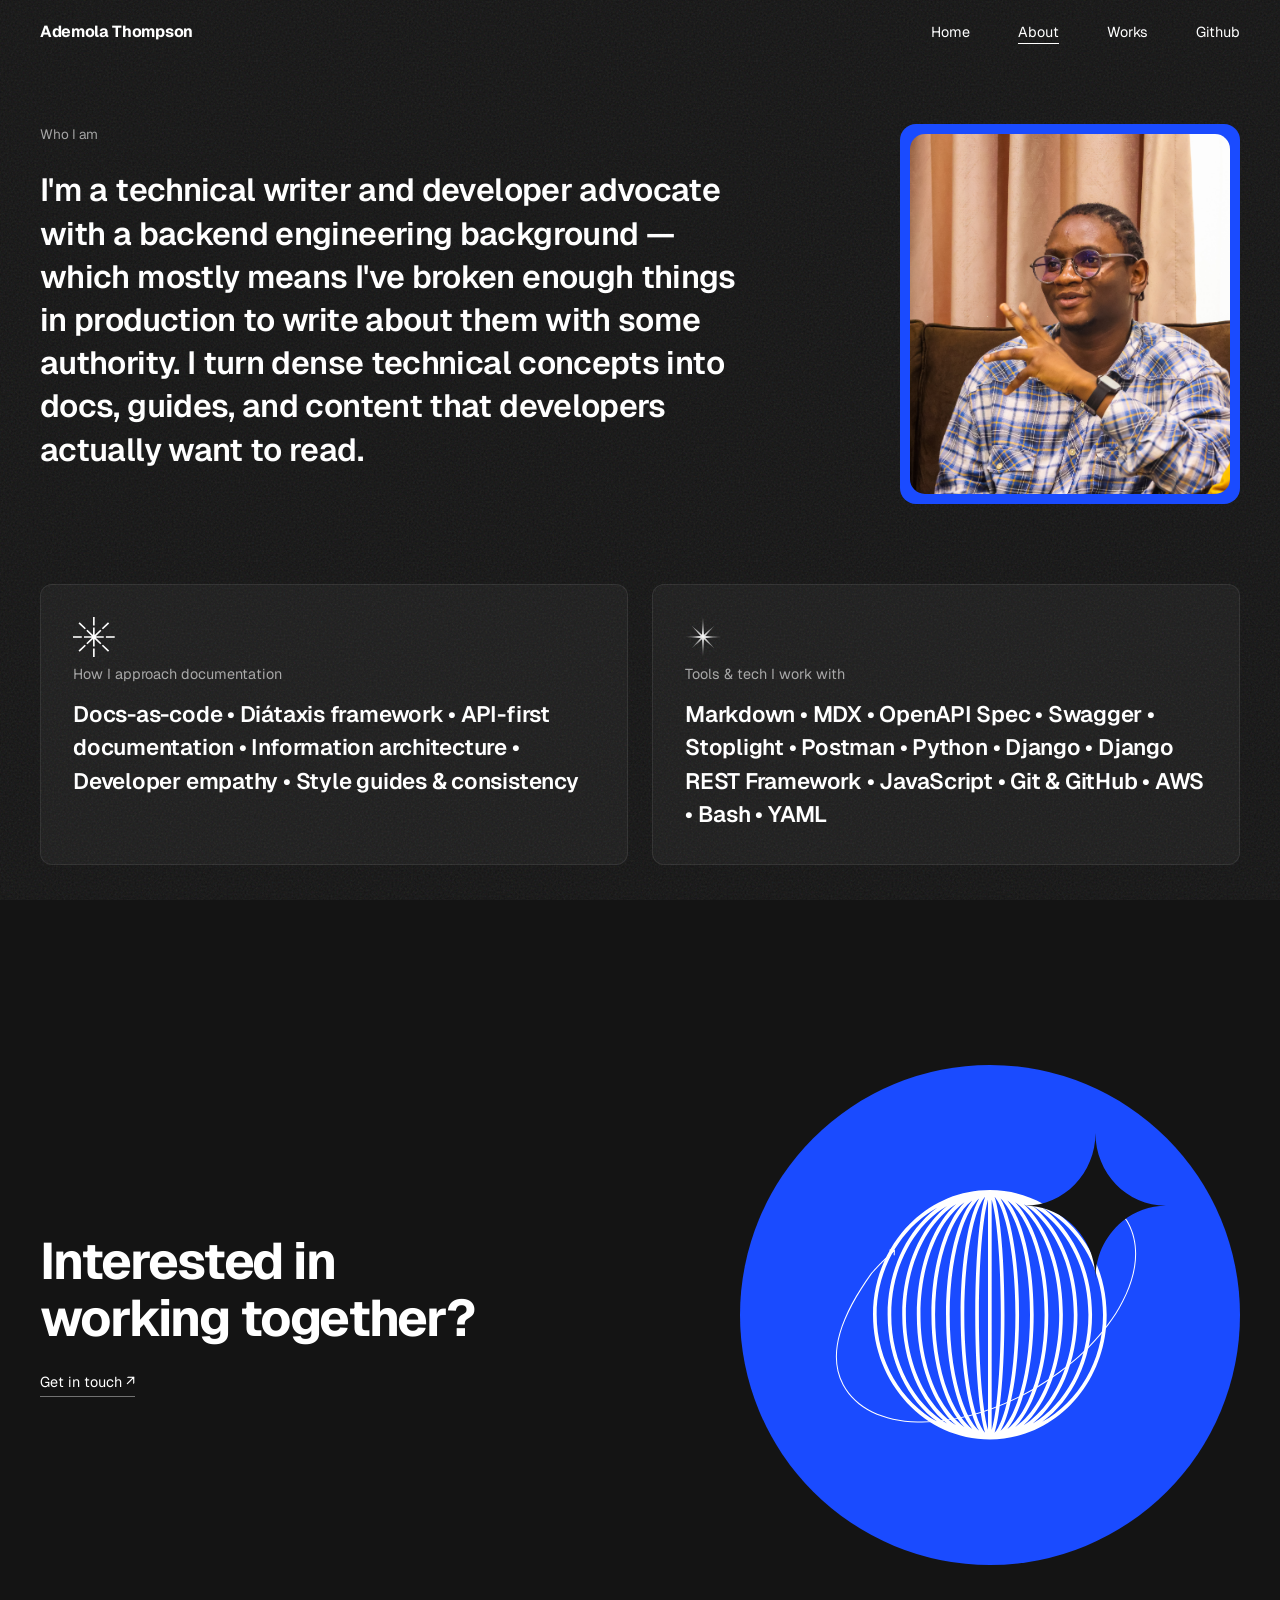
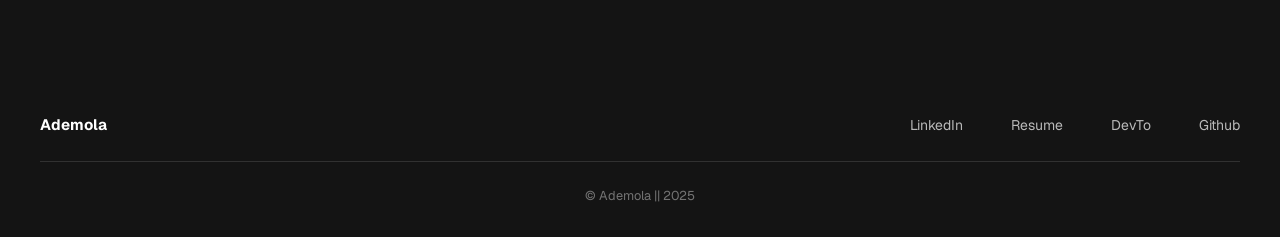
==== about.html @ 12e278b8 "initial commit" ====
<!doctype html>
<html lang="en">
  <head>
    <meta charset="UTF-8" />
    <meta name="viewport" content="width=device-width, initial-scale=1.0" />
    <title>About — Ademola Thompson</title>
    <meta
      name="description"
      content="Technical writer and developer advocate with a backend engineering background, turning dense technical concepts into docs and content developers actually want to read."
    />
    <link rel="stylesheet" href="css/main.css" />
    <link rel="stylesheet" href="css/about.css" />
  </head>
  <body class="page--dark">
    <!-- ── Nav ── -->
    <nav class="nav nav--dark" aria-label="Main navigation">
      <a href="index.html" class="nav__logo">Ademola Thompson</a>
      <button
        class="nav__toggle"
        aria-label="Toggle menu"
        aria-expanded="false"
      >
        <span></span>
        <span></span>
        <span></span>
      </button>
      <ul class="nav__links">
        <li><a href="index.html">Home</a></li>
        <li><a href="about.html" class="active">About</a></li>
        <li><a href="works.html">Works</a></li>
        <li>
          <a href="https://github.com/" target="_blank" rel="noopener"
            >Github</a
          >
        </li>
      </ul>
    </nav>

    <main>
      <!-- ── Who I am ── -->
      <section class="about-hero">
        <div class="about-hero__text">
          <p class="about-hero__label">Who I am</p>
          <h1 class="about-hero__heading">
            I'm a technical writer and developer advocate with a backend
            engineering background — which mostly means I've broken enough
            things in production to write about them with some authority. I turn
            dense technical concepts into docs, guides, and content that
            developers actually want to read.
          </h1>
        </div>
        <div class="about-hero__photo">
          <img
            src="assets/images/ademola-thompson.JPG"
            alt="Ademola Thompson"
          />
        </div>
      </section>

      <!-- ── Skill Cards ── -->
      <section class="skills-grid">
        <div class="skill-card">
          <svg
            width="42"
            height="40"
            viewBox="0 0 42 40"
            fill="none"
            xmlns="http://www.w3.org/2000/svg"
          >
            <path d="M20.032 8.42105V0H21.6785V8.42105H20.032Z" fill="white" />
            <path
              d="M18.8678 19.2105L13.2878 13.8593L14.452 12.7428L20.032 18.094V10.5263H21.6785V18.094L27.2585 12.7428L28.4228 13.8593L22.8427 19.2105H30.7341V20.7895H22.8428L28.4228 26.1406L27.2585 27.2571L21.6785 21.9059V29.4737H20.032V21.9059L14.452 27.2571L13.2878 26.1406L18.8678 20.7895H10.9765V19.2105H18.8678Z"
              fill="white"
            />
            <path d="M0 19.2105H8.78117V20.7895H0V19.2105Z" fill="white" />
            <path
              d="M32.9294 19.2105H41.7105V20.7895H32.9294V19.2105Z"
              fill="white"
            />
            <path d="M20.032 31.5789V40H21.6785V31.5789H20.032Z" fill="white" />
            <path
              d="M11.7355 27.6293L5.52625 33.5839L6.69048 34.7003L12.8997 28.7458L11.7355 27.6293Z"
              fill="white"
            />
            <path
              d="M28.8108 11.2542L35.0201 5.29959L36.1843 6.41607L29.9751 12.3707L28.8108 11.2542Z"
              fill="white"
            />
            <path
              d="M29.9751 27.6293L36.1843 33.5839L35.0201 34.7003L28.8108 28.7458L29.9751 27.6293Z"
              fill="white"
            />
            <path
              d="M12.8997 11.2542L6.69049 5.29959L5.52626 6.41607L11.7355 12.3707L12.8997 11.2542Z"
              fill="white"
            />
          </svg>

          <p class="skill-card__label">How I approach documentation</p>
          <p class="skill-card__list">
            Docs-as-code • Diátaxis framework • API-first documentation •
            Information architecture • Developer empathy • Style guides &
            consistency
          </p>
        </div>

        <div class="skill-card">
          <svg
            width="36"
            height="40"
            viewBox="0 0 36 40"
            fill="none"
            xmlns="http://www.w3.org/2000/svg"
          >
            <path
              d="M18 0C18 0 18.8211 9.95847 18.9752 17.6843C23.4229 13.4933 29.3345 8.68635 29.3345 8.68635C29.3345 8.68635 24.5381 14.585 20.3504 19.031C27.2639 19.1997 36 20 36 20C36 20 27.2467 20.8019 20.33 20.9695C24.5176 25.4155 29.3137 31.3137 29.3137 31.3137C29.3137 31.3137 23.4202 26.5215 18.9748 22.3351C18.8197 30.0581 18 40 18 40C18 40 17.1817 30.0746 17.0255 22.3543C12.5826 26.5362 6.7071 31.3138 6.7071 31.3138C6.7071 31.3138 11.5029 25.4159 15.6904 20.97C8.77051 20.8035 0 20 0 20C0 20 8.75326 19.1981 15.67 19.0305C11.4823 14.5845 6.68629 8.68633 6.68629 8.68633C6.68629 8.68633 12.5798 13.4786 17.0252 17.665C17.1803 9.94192 18 0 18 0Z"
              fill="url(#paint0_radial_268_774)"
            />
            <defs>
              <radialGradient
                id="paint0_radial_268_774"
                cx="0"
                cy="0"
                r="1"
                gradientUnits="userSpaceOnUse"
                gradientTransform="translate(18 19.25) rotate(57.4396) scale(24.6196 19.0471)"
              >
                <stop stop-color="white" />
                <stop offset="1" stop-color="#3A3A3A" stop-opacity="0.73" />
              </radialGradient>
            </defs>
          </svg>

          <p class="skill-card__label">Tools & tech I work with</p>
          <p class="skill-card__list">
            Markdown • MDX • OpenAPI Spec • Swagger • Stoplight • Postman •
            Python • Django • Django REST Framework • JavaScript • Git & GitHub
            • AWS • Bash • YAML
          </p>
        </div>
      </section>

      <!-- ── CTA ── -->
      <section class="cta-section">
        <div class="cta-section__text">
          <h2>Interested in<br />working together?</h2>
          <a href="mailto:hello@ademola.dev">Get in touch ↗</a>
        </div>
        <div class="cta-section__orb" aria-hidden="true">
          <svg
            class="orb-globe"
            viewBox="0 0 175 187"
            fill="none"
            xmlns="http://www.w3.org/2000/svg"
          >
            <path
              fill-rule="evenodd"
              clip-rule="evenodd"
              d="M174.77 93.288C174.77 144.81 135.647 186.576 87.3851 186.576C39.1236 186.576 0 144.81 0 93.288C0 41.7665 39.1236 0 87.3851 0C135.647 0 174.77 41.7665 174.77 93.288ZM76.462 93.288C76.462 52.3483 79.5499 17.5681 83.845 5.00822C83.034 5.90608 82.1574 7.14369 81.2324 8.81441C78.8104 13.1889 76.5345 19.7131 74.5867 28.0305C70.7016 44.6205 68.2696 67.6938 68.2696 93.288C68.2696 118.882 70.7016 141.956 74.5867 158.546C76.5345 166.863 78.8104 173.387 81.2324 177.762C82.1574 179.432 83.034 180.67 83.845 181.568C79.5498 169.008 76.462 134.228 76.462 93.288ZM93.5378 8.81441C92.6128 7.14368 91.7362 5.90607 90.9252 5.00821C95.2203 17.568 98.3082 52.3483 98.3082 93.288C98.3082 134.228 95.2203 169.008 90.9252 181.568C91.7362 180.67 92.6128 179.432 93.5378 177.762C95.9598 173.387 98.2357 166.863 100.183 158.546C104.069 141.956 106.501 118.882 106.501 93.288C106.501 67.6938 104.069 44.6205 100.183 28.0305C98.2357 19.7131 95.9598 13.1889 93.5378 8.81441ZM79.4075 6.41551C78.4976 7.21893 77.5853 8.16673 76.6731 9.26503C73.0531 13.6238 69.6684 20.0974 66.7705 28.347C60.9824 44.8248 57.3465 67.7843 57.3465 93.288C57.3465 118.792 60.9824 141.751 66.7705 158.229C69.6684 166.479 73.0531 172.952 76.6731 177.311C77.5853 178.409 78.4976 179.357 79.4075 180.161C71.2877 166.553 65.5388 132.788 65.5388 93.288C65.5388 53.7885 71.2877 20.0227 79.4075 6.41551ZM95.3627 6.41551C96.2726 7.21893 97.185 8.16672 98.0971 9.26503C101.717 13.6238 105.102 20.0974 108 28.347C113.788 44.8248 117.424 67.7843 117.424 93.288C117.424 118.792 113.788 141.751 108 158.229C105.102 166.479 101.717 172.952 98.0971 177.311C97.185 178.409 96.2726 179.357 95.3627 180.161C103.482 166.553 109.231 132.788 109.231 93.288C109.231 53.7885 103.482 20.0227 95.3627 6.41551ZM58.9323 28.6272C63.3677 19.1572 68.6049 12.1142 74.2337 7.81673C62.6835 22.2404 54.6157 55.0821 54.6157 93.288C54.6157 131.494 62.6835 164.336 74.2337 178.759C68.6049 174.462 63.3677 167.419 58.9323 157.949C51.2523 141.551 46.4233 118.694 46.4233 93.288C46.4233 67.8817 51.2523 45.0247 58.9323 28.6272ZM115.838 28.6272C111.403 19.1572 106.165 12.1142 100.536 7.81673C112.087 22.2404 120.155 55.0821 120.155 93.288C120.155 131.494 112.087 164.336 100.536 178.759C106.165 174.462 111.403 167.419 115.838 157.949C123.518 141.551 128.347 118.694 128.347 93.288C128.347 67.8817 123.518 45.0247 115.838 28.6272ZM68.4657 9.17541C61.9984 13.6213 56.0892 20.3152 51.0817 28.8685C41.5098 45.2181 35.5002 67.9862 35.5002 93.288C35.5002 118.59 41.5098 141.358 51.0817 157.708C56.0892 166.261 61.9984 172.955 68.4657 177.401C53.8089 162.344 43.6926 130.339 43.6926 93.288C43.6926 56.2374 53.8089 24.2316 68.4657 9.17541ZM106.304 9.17541C112.772 13.6213 118.681 20.3152 123.689 28.8685C133.26 45.2181 139.27 67.9862 139.27 93.288C139.27 118.59 133.26 141.358 123.689 157.708C118.681 166.261 112.772 172.955 106.304 177.401C120.961 162.344 131.078 130.339 131.078 93.288C131.078 56.2374 120.961 24.2316 106.304 9.17541ZM43.2268 29.0726C48.694 21.2905 55.1079 14.9851 62.1693 10.5163C44.6979 26.0768 32.7694 57.303 32.7694 93.288C32.7694 129.273 44.6979 160.499 62.1693 176.06C55.1079 171.591 48.694 165.286 43.2268 157.503C31.7539 141.173 24.5771 118.479 24.5771 93.288C24.5771 68.097 31.7539 45.4031 43.2268 29.0726ZM131.543 29.0726C126.076 21.2905 119.662 14.9851 112.601 10.5163C130.072 26.0768 142.001 57.303 142.001 93.288C142.001 129.273 130.072 160.499 112.601 176.06C119.662 171.591 126.076 165.286 131.543 157.503C143.016 141.173 150.193 118.479 150.193 93.288C150.193 68.097 143.016 45.4031 131.543 29.0726ZM55.3299 11.9007C30.7695 26.4648 13.6539 57.2569 13.6539 93.288C13.6539 129.319 30.7695 160.111 55.3299 174.675C35.3471 158.695 21.8463 128.236 21.8463 93.288C21.8463 58.3403 35.3472 27.8809 55.3299 11.9007ZM119.44 11.9007C144.001 26.4648 161.116 57.2569 161.116 93.288C161.116 129.319 144.001 160.111 119.44 174.675C139.423 158.695 152.924 128.236 152.924 93.288C152.924 58.3403 139.423 27.8809 119.44 11.9007ZM2.73078 93.288C2.73078 58.4558 21.1899 28.2262 48.2348 13.1396C25.8882 29.4231 10.9231 59.2234 10.9231 93.288C10.9231 127.353 25.8882 157.153 48.2347 173.436C21.1899 158.35 2.73078 128.12 2.73078 93.288ZM172.039 93.288C172.039 58.4558 153.58 28.2262 126.535 13.1396C148.882 29.4231 163.847 59.2234 163.847 93.288C163.847 127.353 148.882 157.153 126.535 173.436C153.58 158.35 172.039 128.12 172.039 93.288ZM92.3992 27.685C94.358 44.4134 95.5775 67.609 95.5775 93.288C95.5775 118.967 94.358 142.163 92.3992 158.891C91.4175 167.276 90.2624 173.924 89.0181 178.419C88.9284 178.743 88.8391 179.052 88.7505 179.347L88.7505 7.22888C88.8391 7.52386 88.9284 7.83324 89.0181 8.15726C90.2624 12.6523 91.4175 19.3004 92.3992 27.685ZM86.0197 179.347L86.0197 7.22888C85.9311 7.52386 85.8418 7.83324 85.7521 8.15726C84.5078 12.6523 83.3527 19.3004 82.371 27.685C80.4122 44.4134 79.1928 67.609 79.1928 93.288C79.1928 118.967 80.4122 142.163 82.371 158.891C83.3527 167.276 84.5078 173.924 85.7521 178.419C85.8418 178.743 85.9311 179.052 86.0197 179.347Z"
              fill="white"
            />
          </svg>
          <svg
            class="orb-star"
            viewBox="0 0 280 253"
            fill="none"
            xmlns="http://www.w3.org/2000/svg"
          >
            <path
              d="M205.293 40.9142C205.086 40.8748 204.884 41.0149 204.843 41.227C204.801 41.4392 204.936 41.6432 205.143 41.6826L205.293 40.9142ZM53.3843 104.761L53.1057 104.497C53.0952 104.508 53.0854 104.52 53.0763 104.533L53.3843 104.761ZM70.8993 87.5382C70.9107 87.3226 70.7489 87.1406 70.5378 87.1318L67.0985 86.9883C66.8874 86.9795 66.7071 87.1472 66.6956 87.3628C66.6842 87.5784 66.8461 87.7604 67.0571 87.7692L70.1143 87.8967L69.9489 91.0201C69.9375 91.2357 70.0993 91.4177 70.3104 91.4265C70.5214 91.4353 70.7018 91.2676 70.7132 91.052L70.8993 87.5382ZM244.863 67.74C254.239 85.3419 250.95 108.006 237.919 130.471C224.892 152.929 202.162 175.12 172.805 191.699L173.169 192.382C202.626 175.746 225.467 153.462 238.576 130.863C251.68 108.272 255.091 85.2977 245.536 67.3596L244.863 67.74ZM172.805 191.699C143.449 208.278 113.058 216.087 87.6633 215.327C62.2598 214.567 41.931 205.241 32.5548 187.639L31.8813 188.019C41.4366 205.957 62.0859 215.344 87.6308 216.108C113.185 216.873 143.712 209.017 173.169 192.382L172.805 191.699ZM205.143 41.6826C223.274 45.1308 237.47 53.8622 244.863 67.74L245.536 67.3596C238.004 53.2193 223.573 44.3908 205.293 40.9142L205.143 41.6826ZM32.5548 187.639C26.4704 176.217 26.2117 163.305 30.2497 149.363C34.2897 135.413 42.6252 120.457 53.6923 104.989L53.0763 104.533C41.985 120.035 33.592 135.076 29.5159 149.15C25.4377 163.231 25.675 176.368 31.8813 188.019L32.5548 187.639ZM53.6629 105.025C61.2671 96.6799 61.8196 96.1326 70.7728 87.8096L70.2616 87.2349C61.2942 95.5711 60.7261 96.1339 53.1057 104.497L53.6629 105.025Z"
              fill="white"
            />
            <path
              d="M220.608 0C220.608 29.9966 197.061 54.3136 168.014 54.3136C197.061 54.3136 220.608 78.6306 220.608 108.627C220.608 78.6306 244.155 54.3136 273.202 54.3136C244.155 54.3136 220.608 29.9966 220.608 0Z"
              fill="white"
            />
          </svg>
        </div>
      </section>
    </main>

    <!-- ── Footer ── -->
    <footer class="footer footer--dark">
      <div class="footer__inner">
        <a href="index.html" class="footer__logo">Ademola</a>
        <ul class="footer__links">
          <li>
            <a href="https://linkedin.com/" target="_blank" rel="noopener"
              >LinkedIn</a
            >
          </li>
          <li><a href="#" target="_blank" rel="noopener">Resume</a></li>
          <li>
            <a href="https://dev.to/" target="_blank" rel="noopener">DevTo</a>
          </li>
          <li>
            <a href="https://github.com/" target="_blank" rel="noopener"
              >Github</a
            >
          </li>
        </ul>
      </div>
      <p class="footer__copy">© Ademola || 2025</p>
    </footer>

    <script src="js/main.js"></script>
  </body>
</html>
---- css/main.css ----
/* ============================================================
   MAIN.CSS — shared variables, reset, nav, footer
   ============================================================ */

@import url("https://fonts.googleapis.com/css2?family=Geist:wght@300;400;500;600;700;900&display=swap");

/* ── Variables ── */
:root {
  --cream: #f2ede8;
  --black: #141414;
  --white: #ffffff;
  --blue: #1a4bff;
  --blue-light: #6e8fff;
  --gray: #888888;
  --border: rgba(20, 20, 20, 0.12);

  --font-display: "Geist", sans-serif;
  --font-body: "Geist", sans-serif;

  --nav-height: 64px;
  --max-width: 1200px;
  --padding-x: 40px;
}

/* ── Reset ── */
*,
*::before,
*::after {
  box-sizing: border-box;
  margin: 0;
  padding: 0;
}

html {
  font-size: 16px;
  scroll-behavior: smooth;
  -webkit-font-smoothing: antialiased;
}

body {
  font-family: var(--font-body);
  line-height: 1.5;
  color: var(--black);
  background: var(--cream);
  position: relative;
}

/* Grain texture overlay — fixed, covers the whole page */
body::before {
  content: "";
  position: fixed;
  inset: 0;
  z-index: -1;
  pointer-events: none;
  opacity: 1;
  background-image: url("data:image/svg+xml,%3Csvg xmlns='http://www.w3.org/2000/svg' width='300' height='300'%3E%3Cfilter id='noise'%3E%3CfeTurbulence type='fractalNoise' baseFrequency='0.85' numOctaves='4' stitchTiles='stitch'/%3E%3C/filter%3E%3Crect width='300' height='300' filter='url(%23noise)'/%3E%3C/svg%3E");
  background-size: 500px 500px;
}

a {
  color: inherit;
  text-decoration: none;
}

img {
  display: block;
  max-width: 100%;
}

/* ── Nav ── */
.nav {
  position: fixed;
  top: 0;
  left: 0;
  right: 0;
  z-index: 100;
  height: var(--nav-height);
  display: flex;
  align-items: center;
  justify-content: space-between;
  padding: 0 var(--padding-x);
  /* background fills on scroll via JS */
  transition:
    background 0.3s ease,
    backdrop-filter 0.3s ease;
}

.nav.scrolled {
  background: rgba(242, 237, 232, 0.85);
  backdrop-filter: blur(12px);
  -webkit-backdrop-filter: blur(12px);
  border-bottom: 1px solid var(--border);
}

/* Dark page nav (about page) */
.nav--dark.scrolled {
  background: rgba(20, 20, 20, 0.85);
}

.nav__logo {
  font-family: var(--font-display);
  font-size: 1rem;
  font-weight: 700;
  letter-spacing: -0.02em;
}

.nav__links {
  display: flex;
  align-items: center;
  gap: 48px;
  list-style: none;
}

.nav__links a {
  font-family: var(--font-body);
  font-size: 0.9rem;
  font-weight: 400;
  position: relative;
  transition: opacity 0.2s;
}

.nav__links a::after {
  content: "";
  position: absolute;
  bottom: -3px;
  left: 0;
  right: 0;
  height: 1px;
  background: currentColor;
  transform: scaleX(0);
  transform-origin: left;
  transition: transform 0.25s ease;
}

.nav__links a:hover::after,
.nav__links a.active::after {
  transform: scaleX(1);
}

/* Hamburger menu */
.nav__toggle {
  display: none;
  flex-direction: column;
  justify-content: center;
  gap: 5px;
  width: 28px;
  height: 28px;
  background: none;
  border: none;
  cursor: pointer;
  padding: 0;
  z-index: 110;
}

.nav__toggle span {
  display: block;
  width: 100%;
  height: 2px;
  background: var(--black);
  transition:
    transform 0.3s ease,
    opacity 0.3s ease;
}

.nav--dark .nav__toggle span {
  background: var(--white);
}

/* ── Footer ── */
.footer {
  padding: 48px var(--padding-x) 32px;
}

.footer__inner {
  display: flex;
  align-items: center;
  justify-content: space-between;
  padding-bottom: 24px;
  margin-bottom: 24px;
  border-bottom: 1px solid rgba(255, 255, 255, 0.12);
}

.footer--dark {
  background: var(--black);
  color: var(--white);
}

.footer--dark .footer__inner {
  border-bottom-color: rgba(255, 255, 255, 0.12);
}

.footer--dark .footer__links a {
  opacity: 0.7;
}

.footer__logo {
  font-family: var(--font-display);
  font-size: 0.95rem;
  font-weight: 700;
}

.footer__links {
  display: flex;
  gap: 48px;
  list-style: none;
}

.footer__links a {
  font-size: 0.875rem;
  opacity: 0.7;
  transition: opacity 0.2s;
}

.footer__links a:hover {
  opacity: 1;
}

.footer__copy {
  text-align: center;
  font-size: 0.8rem;
  opacity: 0.4;
}

/* ── CTA Section (shared) ── */
.cta-section {
  background: var(--black);
  color: var(--white);
  padding: 100px var(--padding-x);
  display: flex;
  align-items: center;
  justify-content: space-between;
  gap: 30px;
  position: relative;
}

.cta-section__text h2 {
  font-family: var(--font-display);
  font-size: clamp(2rem, 4vw, 3.5rem);
  font-weight: 700;
  line-height: 1.1;
  letter-spacing: -0.03em;
  margin-bottom: 24px;
}

.cta-section__text a {
  display: inline-flex;
  align-items: center;
  gap: 8px;
  font-size: 0.9rem;
  border-bottom: 1px solid rgba(255, 255, 255, 0.4);
  padding-bottom: 2px;
  transition:
    border-color 0.2s,
    gap 0.2s;
}

.cta-section__text a:hover {
  border-color: var(--white);
  gap: 12px;
}

.cta-section__orb {
  width: 500px;
  height: 500px;
  flex-shrink: 0;
  border-radius: 50%;
  background: var(--blue);
  position: relative;
  overflow: hidden;
}

.orb-globe {
  position: absolute;
  width: 50%;
  height: 50%;
  top: 50%;
  left: 50%;
  transform: translate(-50%, -50%);
}

.orb-star {
  position: absolute;
  width: 75%;
  height: 75%;
  top: 10%;
  right: 13%;
}
.orb-star path:last-child {
  fill: var(--black);
}

/* .cta-section__orb svg {
  width: 60%;
  height: 60%;
} */

/* ── Utility ── */
.visually-hidden {
  position: absolute;
  width: 1px;
  height: 1px;
  overflow: hidden;
  clip: rect(0, 0, 0, 0);
  white-space: nowrap;
}

/* ── Responsive ── */
@media (max-width: 768px) {
  :root {
    --padding-x: 20px;
  }

  .nav__toggle {
    display: flex;
  }

  .nav__links {
    position: fixed;
    top: var(--nav-height);
    left: 0;
    right: 0;
    bottom: 0;
    background: var(--cream);
    flex-direction: column;
    justify-content: center;
    align-items: center;
    gap: 32px;
    transform: translateX(100%);
    transition: transform 0.4s cubic-bezier(0.76, 0, 0.24, 1);
  }

  .nav--dark .nav__links {
    background: var(--black);
    color: var(--white);
  }

  .nav__links.is-open {
    transform: translateX(0);
  }

  .nav__links a {
    font-size: 1.3rem;
  }

  /* Hamburger to X animation */
  .nav__toggle[aria-expanded="true"] span:nth-child(1) {
    transform: translateY(7px) rotate(45deg);
  }
  .nav__toggle[aria-expanded="true"] span:nth-child(2) {
    opacity: 0;
  }
  .nav__toggle[aria-expanded="true"] span:nth-child(3) {
    transform: translateY(-7px) rotate(-45deg);
  }

  .cta-section {
    flex-direction: column;
    text-align: center;
    padding: 80px var(--padding-x);
  }

  .cta-section__orb {
    width: 240px;
    height: 240px;
  }

  .footer__inner {
    flex-direction: column;
    gap: 24px;
    text-align: center;
  }

  .footer__links {
    gap: 24px;
    flex-wrap: wrap;
    justify-content: center;
  }
}
---- css/about.css ----
/* ============================================================
   ABOUT.CSS — styles specific to about.html
   ============================================================ */

body::before {
  opacity: 0.1;
}
/* Dark page background */
.page--dark {
  background: var(--black);
  color: var(--white);
}

.page--dark .nav.scrolled {
  background: rgba(20, 20, 20, 0.85);
}

/* ── Who I am ── */
.about-hero {
  padding: calc(var(--nav-height) + 60px) var(--padding-x) 80px;
  display: flex;
  justify-content: space-between;
  align-items: flex-start;
  gap: 60px;
}

.about-hero__text {
  max-width: 720px;
}

.about-hero__label {
  font-size: 0.85rem;
  opacity: 0.6;
  margin-bottom: 24px;
}

.about-hero__heading {
  font-family: var(--font-display);
  font-size: clamp(1rem, 4vw, 2rem);
  font-weight: 600;
  line-height: 1.35;
  letter-spacing: -0.02em;
}

.about-hero__photo {
  flex-shrink: 0;
  width: 340px;
  height: 380px;
  border-radius: 16px;
  background: var(--blue);
  padding: 10px;
}

.about-hero__photo img {
  width: 100%;
  height: 100%;
  object-fit: cover;
  border-radius: 15px;
}

/* ── Skill Cards ── */
.skills-grid {
  display: grid;
  grid-template-columns: 1fr 1fr;
  gap: 24px;
  padding: 0 var(--padding-x) 100px;
}

.skill-card {
  background: rgba(255, 255, 255, 0.04);
  border: 1px solid rgba(255, 255, 255, 0.08);
  border-radius: 12px;
  padding: 32px;
}

.skill-card__icon {
  width: 32px;
  height: 32px;
  margin-bottom: 24px;
  opacity: 0.7;
}

.skill-card__label {
  font-size: 0.9rem;
  opacity: 0.6;
  margin-bottom: 12px;
}

.skill-card__list {
  font-family: var(--font-display);
  font-size: clamp(1.1rem, 2vw, 1.4rem);
  font-weight: 600;
  line-height: 1.5;
  letter-spacing: -0.01em;
}

/* ── Responsive ── */
@media (max-width: 768px) {
  .about-hero {
    flex-direction: column-reverse;
    gap: 32px;
    padding: calc(var(--nav-height) + 30px) var(--padding-x) 60px;
  }

  .about-hero__photo {
    width: 100%;
    height: 320px;
  }

  .about-hero__heading {
    font-size: clamp(1rem, 6vw, 1.2rem);
  }

  .skills-grid {
    grid-template-columns: 1fr;
    gap: 16px;
    padding: 0 var(--padding-x) 60px;
  }
}
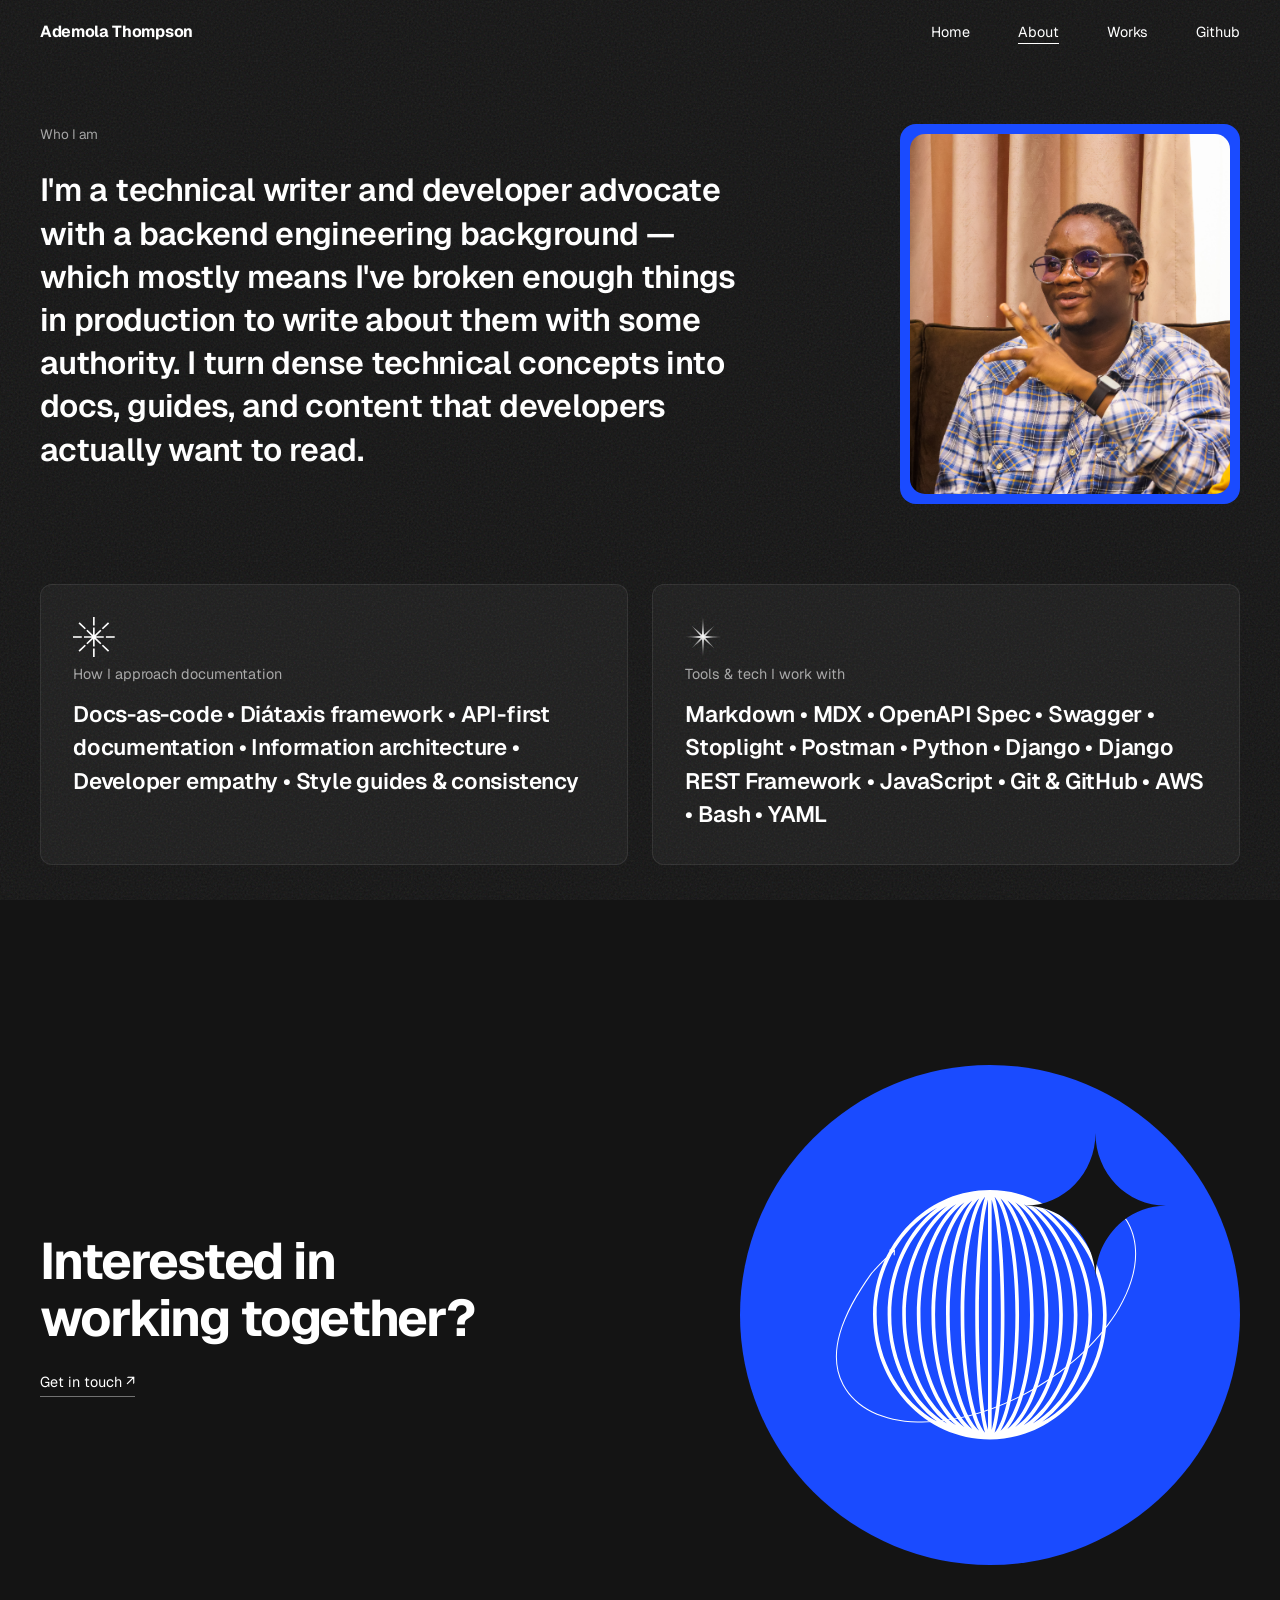
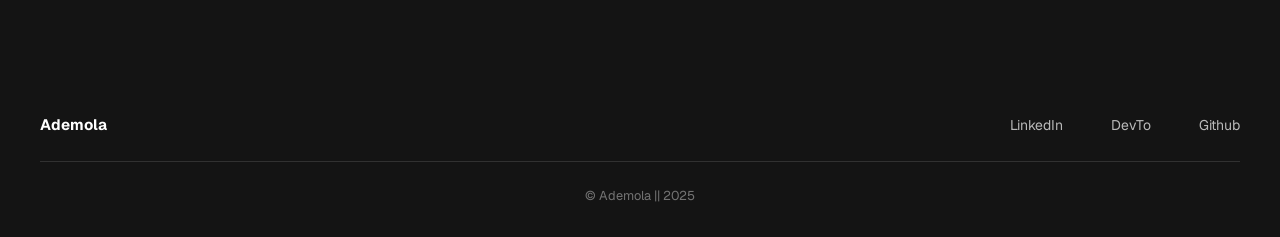
==== commit 4e0cf41b: "updated external links and email" ====
--- a/about.html
+++ b/about.html
@@ -29,7 +29,7 @@
         <li><a href="about.html" class="active">About</a></li>
         <li><a href="works.html">Works</a></li>
         <li>
-          <a href="https://github.com/" target="_blank" rel="noopener"
+          <a href="https://github.com/ade555" target="_blank" rel="noopener"
             >Github</a
           >
         </li>
@@ -144,7 +144,7 @@
       <section class="cta-section">
         <div class="cta-section__text">
           <h2>Interested in<br />working together?</h2>
-          <a href="mailto:hello@ademola.dev">Get in touch ↗</a>
+          <a href="mailto:ademolathompson5@gmail.com">Get in touch ↗</a>
         </div>
         <div class="cta-section__orb" aria-hidden="true">
           <svg
@@ -185,16 +185,21 @@
         <a href="index.html" class="footer__logo">Ademola</a>
         <ul class="footer__links">
           <li>
-            <a href="https://linkedin.com/" target="_blank" rel="noopener"
+            <a
+              href="https://www.linkedin.com/in/ademola-thompson/"
+              target="_blank"
+              rel="noopener"
               >LinkedIn</a
             >
           </li>
-          <li><a href="#" target="_blank" rel="noopener">Resume</a></li>
+          <!-- <li><a href="#" target="_blank" rel="noopener">Resume</a></li> -->
           <li>
-            <a href="https://dev.to/" target="_blank" rel="noopener">DevTo</a>
+            <a href="https://dev.to/superherojt" target="_blank" rel="noopener"
+              >DevTo</a
+            >
           </li>
           <li>
-            <a href="https://github.com/" target="_blank" rel="noopener"
+            <a href="https://github.com/ade555" target="_blank" rel="noopener"
               >Github</a
             >
           </li>
